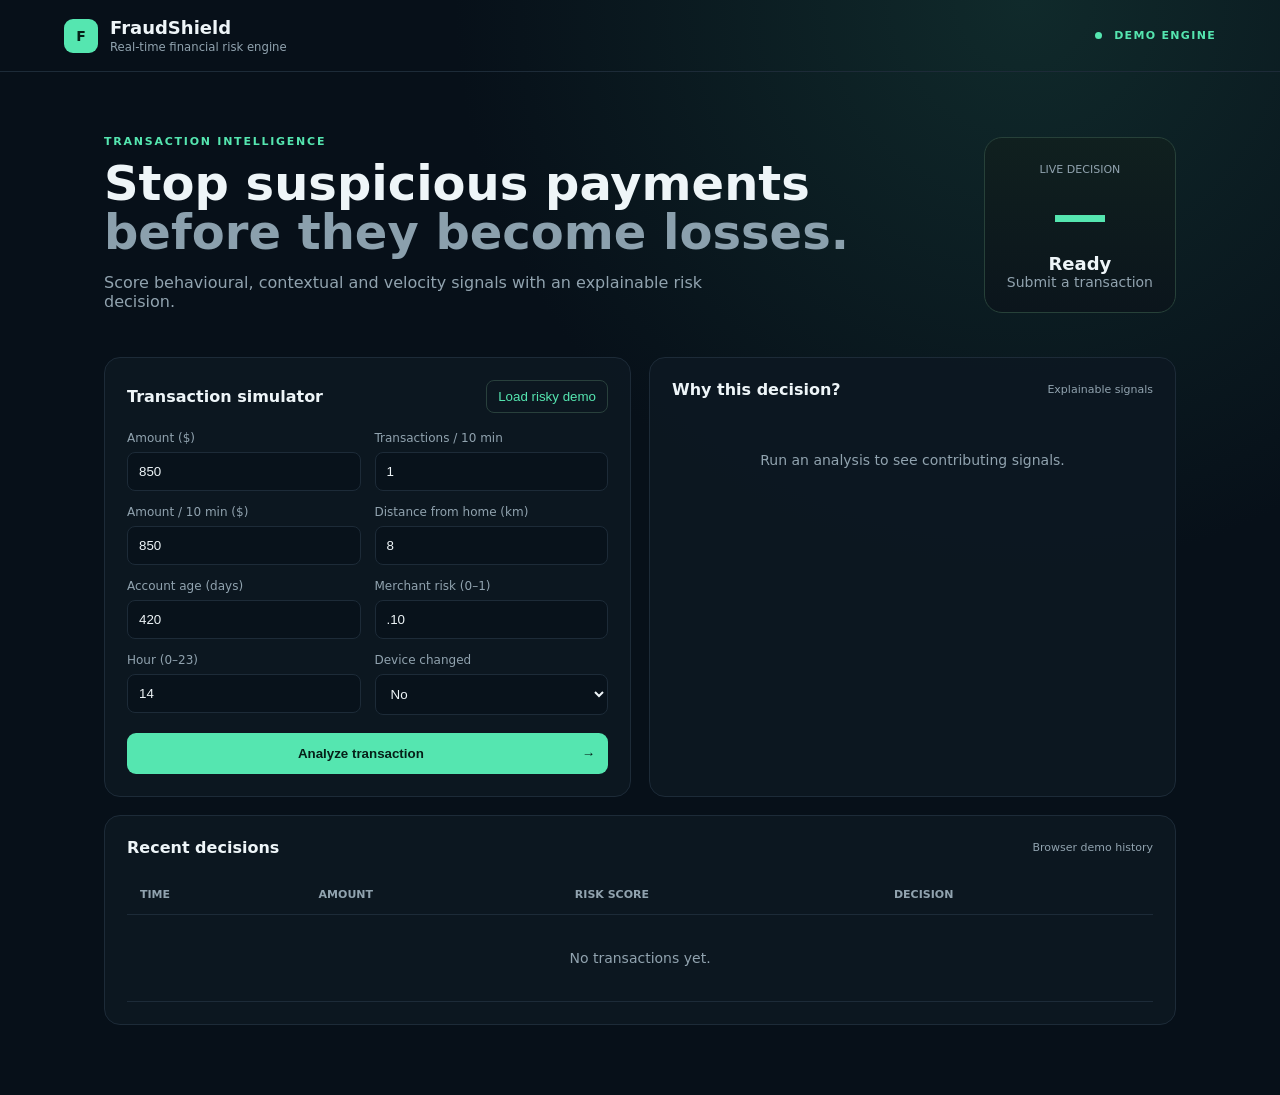
==== index.html @ 9ad86ec2 "feat: add browser demo landing page" ====
<!doctype html><html lang="en"><head><meta charset="utf-8"><meta name="viewport" content="width=device-width,initial-scale=1"><title>FraudShield — Real-Time Fraud Detection</title><link rel="stylesheet" href="static/styles.css"></head><body><header><div class="brand"><span class="logo">F</span><div><b>FraudShield</b><small>Real-time financial risk engine</small></div></div><span class="live"><i></i> DEMO ENGINE</span></header><main><section class="hero"><div><p class="eyebrow">TRANSACTION INTELLIGENCE</p><h1>Stop suspicious payments<br><span>before they become losses.</span></h1><p>Score behavioural, contextual and velocity signals with an explainable risk decision.</p></div><div class="score-card"><small>LIVE DECISION</small><div id="score">—</div><strong id="decision">Ready</strong><span id="risk">Submit a transaction</span></div></section><section class="grid"><div class="panel"><div class="panel-head"><h2>Transaction simulator</h2><button class="demo" onclick="loadDemo()">Load risky demo</button></div><form id="form"><div class="fields"><label>Amount ($)<input name="amount" type="number" value="850" min="1"></label><label>Transactions / 10 min<input name="transactions_last_10m" type="number" value="1" min="0"></label><label>Amount / 10 min ($)<input name="amount_last_10m" type="number" value="850" min="0"></label><label>Distance from home (km)<input name="distance_from_home_km" type="number" value="8" min="0"></label><label>Account age (days)<input name="account_age_days" type="number" value="420" min="1"></label><label>Merchant risk (0–1)<input name="merchant_risk" type="number" value=".10" min="0" max="1" step=".01"></label><label>Hour (0–23)<input name="hour" type="number" value="14" min="0" max="23"></label><label>Device changed<select name="new_device"><option value="false">No</option><option value="true">Yes</option></select></label></div><button class="analyze">Analyze transaction <span>→</span></button></form></div><div class="panel"><div class="panel-head"><h2>Why this decision?</h2><span class="muted">Explainable signals</span></div><div id="reasons" class="reasons"><div class="empty">Run an analysis to see contributing signals.</div></div><div id="bars"></div></div></section><section class="panel events"><div class="panel-head"><h2>Recent decisions</h2><span class="muted">Browser demo history</span></div><div class="table-wrap"><table><thead><tr><th>Time</th><th>Amount</th><th>Risk score</th><th>Decision</th></tr></thead><tbody id="events"><tr><td colspan="4" class="empty">No transactions yet.</td></tr></tbody></table></div></section></main><script src="static/demo.js"></script></body></html>
---- static/styles.css ----
:root{--bg:#071019;--panel:#0d1822;--line:#1d2b38;--text:#eef5f8;--muted:#91a3af;--accent:#55e6b0;--warn:#ffcb69;--danger:#ff6b7a}*{box-sizing:border-box}body{margin:0;background:radial-gradient(circle at 80% 0,#102a2b 0,#071019 38%);color:var(--text);font:14px Inter,system-ui,sans-serif}header{height:72px;border-bottom:1px solid var(--line);display:flex;align-items:center;justify-content:space-between;padding:0 5vw}.brand{display:flex;gap:12px;align-items:center}.brand b{display:block;font-size:18px}.brand small{color:var(--muted)}.logo{width:34px;height:34px;display:grid;place-items:center;background:var(--accent);color:#062018;font-weight:900;border-radius:9px}.live{color:var(--accent);font-size:11px;font-weight:800;letter-spacing:.12em}.live i{display:inline-block;width:7px;height:7px;border-radius:50%;background:var(--accent);margin-right:7px}main{max-width:1200px;margin:auto;padding:52px 5vw}.hero{display:flex;justify-content:space-between;gap:30px;align-items:center;margin-bottom:30px}.eyebrow{color:var(--accent);font-size:11px;font-weight:800;letter-spacing:.16em}.hero h1{font-size:48px;line-height:1.02;margin:10px 0}.hero h1 span{color:#8ba0ad}.hero p:not(.eyebrow){color:var(--muted);max-width:650px;font-size:16px}.score-card{min-width:190px;text-align:center;background:linear-gradient(180deg,#10201f,#0b151c);border:1px solid #274139;border-radius:18px;padding:22px}.score-card small,.muted{color:var(--muted);font-size:11px}.score-card div{font-size:56px;font-weight:800;margin:6px 0;color:var(--accent)}.score-card strong{display:block;font-size:18px}.score-card span{color:var(--muted)}.grid{display:grid;grid-template-columns:1fr 1fr;gap:18px}.panel{background:rgba(13,24,34,.9);border:1px solid var(--line);border-radius:16px;padding:22px;margin-bottom:18px}.panel-head{display:flex;align-items:center;justify-content:space-between;margin-bottom:18px}.panel h2{font-size:16px;margin:0}.demo{background:none;border:1px solid #29403c;color:var(--accent);padding:8px 11px;border-radius:8px;cursor:pointer}.fields{display:grid;grid-template-columns:1fr 1fr;gap:14px}label{color:var(--muted);font-size:12px}input,select{display:block;width:100%;margin-top:7px;background:#08121b;border:1px solid var(--line);color:var(--text);padding:11px;border-radius:8px;outline:none}input:focus,select:focus{border-color:#397b6a}.analyze{width:100%;margin-top:18px;border:0;background:var(--accent);color:#062018;padding:13px;border-radius:9px;font-weight:900;cursor:pointer}.analyze span{float:right}.reasons{min-height:120px}.reason{padding:11px 12px;border-left:3px solid var(--warn);background:#111d25;margin-bottom:8px;color:#d9e3e7;border-radius:0 7px 7px 0}.empty{text-align:center;color:var(--muted);padding:35px 10px}.bar{margin:14px 0}.bar-top{display:flex;justify-content:space-between;color:var(--muted);font-size:12px}.track{height:7px;background:#1a2933;border-radius:10px;margin-top:6px;overflow:hidden}.fill{height:100%;background:var(--accent);border-radius:10px}.events{margin-top:0}.table-wrap{overflow:auto}table{width:100%;border-collapse:collapse}th,td{text-align:left;padding:13px;border-bottom:1px solid var(--line);color:#cbd7dc}th{color:var(--muted);font-size:11px;text-transform:uppercase}.pill{padding:5px 8px;border-radius:20px;font-size:11px;font-weight:800}.ALLOW{background:#12372d;color:var(--accent)}.STEP-UP,.REVIEW{background:#3a3018;color:var(--warn)}.BLOCK{background:#3a1920;color:var(--danger)}@media(max-width:800px){.hero{display:block}.score-card{margin-top:22px}.grid{grid-template-columns:1fr}.hero h1{font-size:38px}}
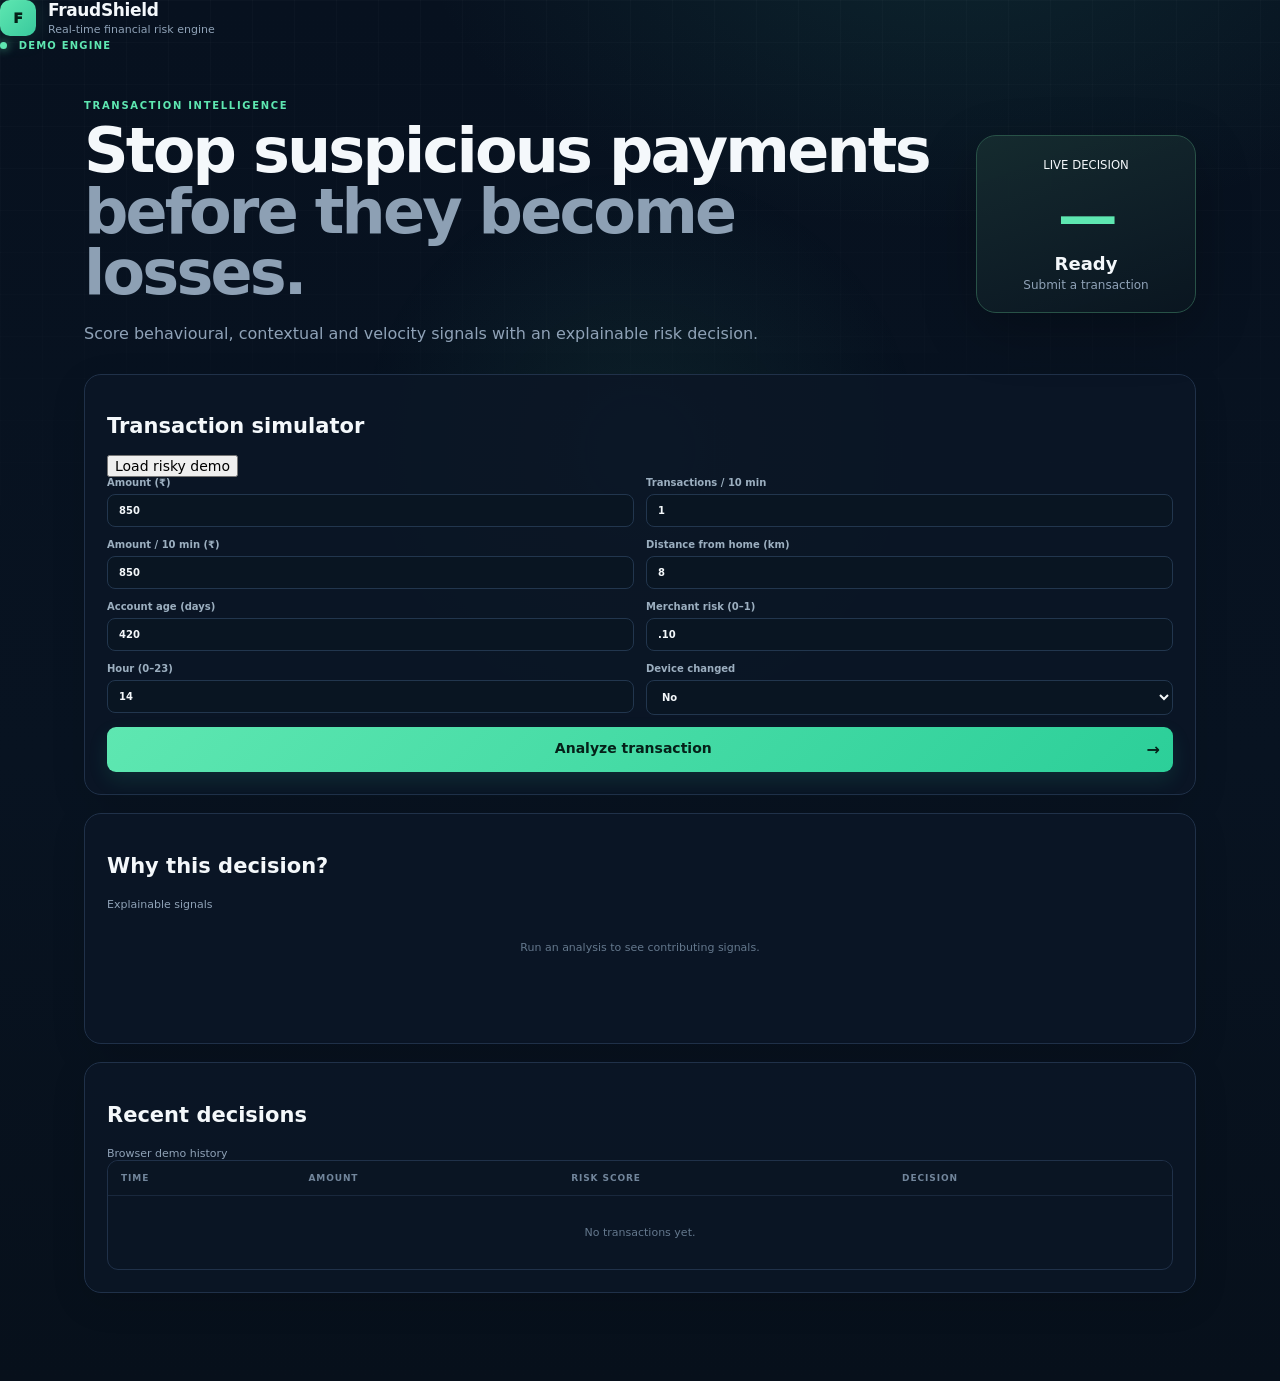
==== commit e2d91dca: "Change transaction currency display from USD to INR" ====
--- a/index.html
+++ b/index.html
@@ -1 +1 @@
-<!doctype html><html lang="en"><head><meta charset="utf-8"><meta name="viewport" content="width=device-width,initial-scale=1"><title>FraudShield — Real-Time Fraud Detection</title><link rel="stylesheet" href="static/styles.css"></head><body><header><div class="brand"><span class="logo">F</span><div><b>FraudShield</b><small>Real-time financial risk engine</small></div></div><span class="live"><i></i> DEMO ENGINE</span></header><main><section class="hero"><div><p class="eyebrow">TRANSACTION INTELLIGENCE</p><h1>Stop suspicious payments<br><span>before they become losses.</span></h1><p>Score behavioural, contextual and velocity signals with an explainable risk decision.</p></div><div class="score-card"><small>LIVE DECISION</small><div id="score">—</div><strong id="decision">Ready</strong><span id="risk">Submit a transaction</span></div></section><section class="grid"><div class="panel"><div class="panel-head"><h2>Transaction simulator</h2><button class="demo" onclick="loadDemo()">Load risky demo</button></div><form id="form"><div class="fields"><label>Amount ($)<input name="amount" type="number" value="850" min="1"></label><label>Transactions / 10 min<input name="transactions_last_10m" type="number" value="1" min="0"></label><label>Amount / 10 min ($)<input name="amount_last_10m" type="number" value="850" min="0"></label><label>Distance from home (km)<input name="distance_from_home_km" type="number" value="8" min="0"></label><label>Account age (days)<input name="account_age_days" type="number" value="420" min="1"></label><label>Merchant risk (0–1)<input name="merchant_risk" type="number" value=".10" min="0" max="1" step=".01"></label><label>Hour (0–23)<input name="hour" type="number" value="14" min="0" max="23"></label><label>Device changed<select name="new_device"><option value="false">No</option><option value="true">Yes</option></select></label></div><button class="analyze">Analyze transaction <span>→</span></button></form></div><div class="panel"><div class="panel-head"><h2>Why this decision?</h2><span class="muted">Explainable signals</span></div><div id="reasons" class="reasons"><div class="empty">Run an analysis to see contributing signals.</div></div><div id="bars"></div></div></section><section class="panel events"><div class="panel-head"><h2>Recent decisions</h2><span class="muted">Browser demo history</span></div><div class="table-wrap"><table><thead><tr><th>Time</th><th>Amount</th><th>Risk score</th><th>Decision</th></tr></thead><tbody id="events"><tr><td colspan="4" class="empty">No transactions yet.</td></tr></tbody></table></div></section></main><script src="static/demo.js"></script></body></html>+<!doctype html><html lang="en"><head><meta charset="utf-8"><meta name="viewport" content="width=device-width,initial-scale=1"><title>FraudShield — Real-Time Fraud Detection</title><link rel="stylesheet" href="static/styles.css"></head><body><header><div class="brand"><span class="logo">F</span><div><b>FraudShield</b><small>Real-time financial risk engine</small></div></div><span class="live"><i></i> DEMO ENGINE</span></header><main><section class="hero"><div><p class="eyebrow">TRANSACTION INTELLIGENCE</p><h1>Stop suspicious payments<br><span>before they become losses.</span></h1><p>Score behavioural, contextual and velocity signals with an explainable risk decision.</p></div><div class="score-card"><small>LIVE DECISION</small><div id="score">—</div><strong id="decision">Ready</strong><span id="risk">Submit a transaction</span></div></section><section class="grid"><div class="panel"><div class="panel-head"><h2>Transaction simulator</h2><button class="demo" onclick="loadDemo()">Load risky demo</button></div><form id="form"><div class="fields"><label>Amount (₹)<input name="amount" type="number" value="850" min="1"></label><label>Transactions / 10 min<input name="transactions_last_10m" type="number" value="1" min="0"></label><label>Amount / 10 min (₹)<input name="amount_last_10m" type="number" value="850" min="0"></label><label>Distance from home (km)<input name="distance_from_home_km" type="number" value="8" min="0"></label><label>Account age (days)<input name="account_age_days" type="number" value="420" min="1"></label><label>Merchant risk (0–1)<input name="merchant_risk" type="number" value=".10" min="0" max="1" step=".01"></label><label>Hour (0–23)<input name="hour" type="number" value="14" min="0" max="23"></label><label>Device changed<select name="new_device"><option value="false">No</option><option value="true">Yes</option></select></label></div><button class="analyze">Analyze transaction <span>→</span></button></form></div><div class="panel"><div class="panel-head"><h2>Why this decision?</h2><span class="muted">Explainable signals</span></div><div id="reasons" class="reasons"><div class="empty">Run an analysis to see contributing signals.</div></div><div id="bars"></div></div></section><section class="panel events"><div class="panel-head"><h2>Recent decisions</h2><span class="muted">Browser demo history</span></div><div class="table-wrap"><table><thead><tr><th>Time</th><th>Amount</th><th>Risk score</th><th>Decision</th></tr></thead><tbody id="events"><tr><td colspan="4" class="empty">No transactions yet.</td></tr></tbody></table></div></section></main><script src="static/demo.js"></script></body></html>
--- a/static/styles.css
+++ b/static/styles.css
@@ -1 +1,24 @@
-:root{--bg:#071019;--panel:#0d1822;--line:#1d2b38;--text:#eef5f8;--muted:#91a3af;--accent:#55e6b0;--warn:#ffcb69;--danger:#ff6b7a}*{box-sizing:border-box}body{margin:0;background:radial-gradient(circle at 80% 0,#102a2b 0,#071019 38%);color:var(--text);font:14px Inter,system-ui,sans-serif}header{height:72px;border-bottom:1px solid var(--line);display:flex;align-items:center;justify-content:space-between;padding:0 5vw}.brand{display:flex;gap:12px;align-items:center}.brand b{display:block;font-size:18px}.brand small{color:var(--muted)}.logo{width:34px;height:34px;display:grid;place-items:center;background:var(--accent);color:#062018;font-weight:900;border-radius:9px}.live{color:var(--accent);font-size:11px;font-weight:800;letter-spacing:.12em}.live i{display:inline-block;width:7px;height:7px;border-radius:50%;background:var(--accent);margin-right:7px}main{max-width:1200px;margin:auto;padding:52px 5vw}.hero{display:flex;justify-content:space-between;gap:30px;align-items:center;margin-bottom:30px}.eyebrow{color:var(--accent);font-size:11px;font-weight:800;letter-spacing:.16em}.hero h1{font-size:48px;line-height:1.02;margin:10px 0}.hero h1 span{color:#8ba0ad}.hero p:not(.eyebrow){color:var(--muted);max-width:650px;font-size:16px}.score-card{min-width:190px;text-align:center;background:linear-gradient(180deg,#10201f,#0b151c);border:1px solid #274139;border-radius:18px;padding:22px}.score-card small,.muted{color:var(--muted);font-size:11px}.score-card div{font-size:56px;font-weight:800;margin:6px 0;color:var(--accent)}.score-card strong{display:block;font-size:18px}.score-card span{color:var(--muted)}.grid{display:grid;grid-template-columns:1fr 1fr;gap:18px}.panel{background:rgba(13,24,34,.9);border:1px solid var(--line);border-radius:16px;padding:22px;margin-bottom:18px}.panel-head{display:flex;align-items:center;justify-content:space-between;margin-bottom:18px}.panel h2{font-size:16px;margin:0}.demo{background:none;border:1px solid #29403c;color:var(--accent);padding:8px 11px;border-radius:8px;cursor:pointer}.fields{display:grid;grid-template-columns:1fr 1fr;gap:14px}label{color:var(--muted);font-size:12px}input,select{display:block;width:100%;margin-top:7px;background:#08121b;border:1px solid var(--line);color:var(--text);padding:11px;border-radius:8px;outline:none}input:focus,select:focus{border-color:#397b6a}.analyze{width:100%;margin-top:18px;border:0;background:var(--accent);color:#062018;padding:13px;border-radius:9px;font-weight:900;cursor:pointer}.analyze span{float:right}.reasons{min-height:120px}.reason{padding:11px 12px;border-left:3px solid var(--warn);background:#111d25;margin-bottom:8px;color:#d9e3e7;border-radius:0 7px 7px 0}.empty{text-align:center;color:var(--muted);padding:35px 10px}.bar{margin:14px 0}.bar-top{display:flex;justify-content:space-between;color:var(--muted);font-size:12px}.track{height:7px;background:#1a2933;border-radius:10px;margin-top:6px;overflow:hidden}.fill{height:100%;background:var(--accent);border-radius:10px}.events{margin-top:0}.table-wrap{overflow:auto}table{width:100%;border-collapse:collapse}th,td{text-align:left;padding:13px;border-bottom:1px solid var(--line);color:#cbd7dc}th{color:var(--muted);font-size:11px;text-transform:uppercase}.pill{padding:5px 8px;border-radius:20px;font-size:11px;font-weight:800}.ALLOW{background:#12372d;color:var(--accent)}.STEP-UP,.REVIEW{background:#3a3018;color:var(--warn)}.BLOCK{background:#3a1920;color:var(--danger)}@media(max-width:800px){.hero{display:block}.score-card{margin-top:22px}.grid{grid-template-columns:1fr}.hero h1{font-size:38px}}
+:root{--bg:#07111f;--panel:#0c1726;--panel2:#101d2e;--line:#203149;--line2:#2b405b;--text:#f4f8fb;--muted:#8fa2b7;--accent:#5ee7b1;--accent2:#2ccf99;--warn:#f5c76b;--danger:#ff7180;--blue:#72a7ff;--shadow:0 18px 55px rgba(0,0,0,.24)}
+*{box-sizing:border-box}
+html{scroll-behavior:smooth}
+body{margin:0;background:radial-gradient(900px 500px at 75% -5%,rgba(40,125,112,.18),transparent 60%),linear-gradient(180deg,#07111f,#081321 55%,#07101b);color:var(--text);font:14px Inter,ui-sans-serif,system-ui,-apple-system,BlinkMacSystemFont,"Segoe UI",sans-serif;min-height:100vh}
+body:before{content:"";position:fixed;inset:0;pointer-events:none;background-image:linear-gradient(rgba(255,255,255,.018) 1px,transparent 1px),linear-gradient(90deg,rgba(255,255,255,.018) 1px,transparent 1px);background-size:42px 42px;mask-image:linear-gradient(to bottom,black,transparent 80%)}
+button,input,select{font:inherit}
+button{transition:.18s ease}
+.topbar{height:74px;border-bottom:1px solid rgba(46,65,88,.7);display:flex;align-items:center;justify-content:space-between;padding:0 max(5vw,24px);background:rgba(6,15,27,.82);backdrop-filter:blur(16px);position:sticky;top:0;z-index:10}
+.brand{display:flex;gap:12px;align-items:center}.brand b{display:block;font-size:17px;letter-spacing:-.02em}.brand small{color:var(--muted);font-size:11px}.logo{width:36px;height:36px;display:grid;place-items:center;background:linear-gradient(135deg,var(--accent),#39c99d);color:#062018;font-weight:950;border-radius:10px;box-shadow:0 0 24px rgba(94,231,177,.16)}
+.top-actions{display:flex;gap:16px;align-items:center}.live{color:var(--accent);font-size:10px;font-weight:850;letter-spacing:.12em}.live i{display:inline-block;width:7px;height:7px;border-radius:50%;background:var(--accent);margin-right:7px;box-shadow:0 0 10px rgba(94,231,177,.8)}.env{border:1px solid var(--line2);border-radius:999px;padding:6px 9px;color:var(--muted);font-size:9px;font-weight:800;letter-spacing:.1em}
+main{max-width:1240px;margin:auto;padding:48px max(5vw,24px) 70px}
+.hero{display:flex;justify-content:space-between;gap:42px;align-items:center;margin-bottom:26px}.hero-copy{max-width:760px}.eyebrow,.section-kicker{color:var(--accent);font-size:10px;font-weight:900;letter-spacing:.17em;margin:0 0 10px}.hero h1{font-size:clamp(40px,5vw,62px);line-height:.98;letter-spacing:-.045em;margin:0 0 18px}.hero h1 span{color:#8da0b4}.hero p:not(.eyebrow){color:var(--muted);font-size:16px;line-height:1.65;max-width:680px;margin:0}.hero-meta{display:flex;gap:16px;flex-wrap:wrap;margin-top:18px;color:#b4c2d0;font-size:11px}
+.score-card{width:220px;flex:none;text-align:center;background:linear-gradient(160deg,rgba(22,44,48,.95),rgba(10,22,33,.98));border:1px solid #285247;border-radius:20px;padding:20px 18px;box-shadow:var(--shadow)}.score-label{font-size:9px;color:var(--muted);font-weight:900;letter-spacing:.14em}.status-dot{display:inline-block;width:6px;height:6px;border-radius:50%;background:var(--accent);margin-right:5px}.score-card div#score{font-size:60px;line-height:1;font-weight:900;letter-spacing:-.06em;margin:14px 0 7px;color:var(--accent)}.score-card strong{display:block;font-size:18px}.score-card span:last-child{display:block;color:var(--muted);margin-top:4px;font-size:12px}
+.overview{display:grid;grid-template-columns:repeat(4,1fr);gap:12px;margin-bottom:18px}.metric{display:flex;gap:12px;align-items:center;background:rgba(12,23,38,.75);border:1px solid var(--line);border-radius:13px;padding:14px 16px}.metric-icon{width:29px;height:29px;display:grid;place-items:center;border:1px solid var(--line2);border-radius:8px;color:var(--accent);font-size:9px;font-weight:900}.metric small{display:block;color:var(--muted);font-size:10px;margin-bottom:3px}.metric strong{font-size:16px}
+.panel{background:rgba(12,23,38,.9);border:1px solid var(--line);border-radius:17px;padding:22px;margin-bottom:18px;box-shadow:0 10px 35px rgba(0,0,0,.12)}.section-heading{display:flex;align-items:center;justify-content:space-between;gap:18px;margin-bottom:20px}.section-heading h2{font-size:16px;margin:0 0 4px;letter-spacing:-.01em}.section-kicker{font-size:9px;margin-bottom:6px}.muted{color:var(--muted);font-size:11px}.secondary{background:#0b1725;border:1px solid var(--line2);color:#cfe0eb;padding:9px 12px;border-radius:9px;cursor:pointer;font-size:11px;font-weight:750;white-space:nowrap}.secondary:hover{border-color:#41607e;background:#102033;color:#fff}
+.upload-panel{overflow:hidden}.dropzone{min-height:130px;border:1px dashed #34506d;border-radius:13px;background:linear-gradient(180deg,rgba(16,31,49,.72),rgba(10,21,34,.72));display:flex;flex-direction:column;align-items:center;justify-content:center;gap:7px;text-align:center;cursor:pointer;transition:.18s ease}.dropzone:hover{border-color:#4f789f;background:#0f2135}.dropzone input{display:none}.upload-icon{width:34px;height:34px;display:grid;place-items:center;border-radius:9px;background:#12352e;color:var(--accent);font-size:19px;font-weight:800}.drop-title{font-weight:800;font-size:13px}.drop-copy{font-size:10px;color:var(--muted)}
+.analyze{width:100%;margin-top:12px;border:0;background:linear-gradient(135deg,var(--accent),var(--accent2));color:#052119;padding:13px;border-radius:9px;font-weight:900;cursor:pointer;box-shadow:0 8px 20px rgba(43,207,153,.12)}.analyze:hover{transform:translateY(-1px);filter:brightness(1.04)}.analyze span{float:right;font-size:16px}
+.dataset-summary{margin:16px 0;padding:11px 13px;background:#0d1b2b;border:1px solid var(--line);border-radius:9px;color:#d9e3eb;min-height:18px;font-size:11px}.table-wrap{overflow:auto;border:1px solid var(--line);border-radius:11px}table{width:100%;border-collapse:collapse;min-width:620px}th,td{text-align:left;padding:12px 13px;border-bottom:1px solid rgba(32,49,73,.7);color:#cbd7e1}tr:last-child td{border-bottom:0}th{color:#72869c;font-size:9px;text-transform:uppercase;letter-spacing:.1em;background:#0a1523}tbody tr:hover{background:rgba(255,255,255,.018)}
+.workspace{display:grid;grid-template-columns:1.05fr .95fr;gap:18px}.workspace .panel{margin-bottom:0}.subheading{font-size:10px;text-transform:uppercase;letter-spacing:.1em;color:#647c94;font-weight:900;border-top:1px solid var(--line);padding-top:16px;margin:16px 0 10px}.subheading:first-child{border-top:0;padding-top:0;margin-top:0}.fields{display:grid;grid-template-columns:1fr 1fr;gap:12px}label{color:#9cafc0;font-size:10px;font-weight:650}input,select{display:block;width:100%;margin-top:6px;background:#091522;border:1px solid #22364e;color:var(--text);padding:10px 11px;border-radius:8px;outline:none;transition:.15s}input:focus,select:focus{border-color:#4b8c79;box-shadow:0 0 0 3px rgba(94,231,177,.06)}select{cursor:pointer}.reasons{min-height:110px}.reason{padding:11px 12px;border-left:3px solid var(--warn);background:#0f1c2b;margin-bottom:8px;color:#d7e1e8;border-radius:0 8px 8px 0;font-size:11px;line-height:1.45}.signal-title{font-size:10px;text-transform:uppercase;letter-spacing:.1em;color:#647c94;font-weight:900;margin:20px 0 4px}.bar{margin:12px 0}.bar-top{display:flex;justify-content:space-between;color:#9aabba;font-size:10px}.track{height:6px;background:#1a2a3d;border-radius:10px;margin-top:6px;overflow:hidden}.fill{height:100%;background:linear-gradient(90deg,#36c995,var(--accent));border-radius:10px}.evidence{margin-top:13px}.evidence-card{background:#0d1a29;border:1px solid var(--line);border-radius:10px;padding:12px;color:#cbd7e1;font-size:11px}.empty{text-align:center;color:#64788d;padding:30px 10px;font-size:11px}.events{margin-top:18px}.compact{font-size:9px}
+.pill{padding:5px 8px;border-radius:20px;font-size:9px;font-weight:900;letter-spacing:.04em}.ALLOW{background:#12372d;color:var(--accent)}.STEP-UP,.REVIEW{background:#3a3018;color:var(--warn)}.BLOCK{background:#3a1920;color:var(--danger)}
+@media(max-width:900px){.hero{align-items:stretch}.workspace{grid-template-columns:1fr}.workspace .panel{margin-bottom:18px}.overview{grid-template-columns:1fr 1fr}}
+@media(max-width:650px){.topbar{padding:0 16px}.env{display:none}main{padding:30px 16px 50px}.hero{display:block}.score-card{width:100%;margin-top:22px}.hero h1{font-size:42px}.overview{grid-template-columns:1fr 1fr}.section-heading{align-items:flex-start}.fields{grid-template-columns:1fr}.secondary{padding:8px}.metric{padding:12px}.hero-meta{gap:9px}}
+
+:root{--layout-max:1240px;--cursor-x:50%;--cursor-y:50%}body{overflow-x:hidden}body:after{content:"";position:fixed;inset:0;pointer-events:none;background:radial-gradient(420px circle at var(--cursor-x) var(--cursor-y),rgba(94,231,177,.07),transparent 68%);z-index:0}main{position:relative;z-index:1;max-width:var(--layout-max);transition:max-width .55s cubic-bezier(.2,.7,.2,1)}.layout-bar{position:sticky;top:86px;z-index:8;display:flex;align-items:center;gap:18px;padding:10px 12px;margin:-22px 0 24px;background:rgba(8,19,33,.78);border:1px solid rgba(55,78,103,.7);border-radius:14px;backdrop-filter:blur(18px);box-shadow:0 12px 35px rgba(0,0,0,.16)}.layout-bar>div:first-child{margin-right:auto}.layout-kicker{display:block;color:var(--accent);font-size:8px;font-weight:900;letter-spacing:.16em}.layout-bar strong{font-size:12px}.layout-switcher{display:flex;gap:4px;background:#071321;border:1px solid var(--line);padding:4px;border-radius:10px}.layout-btn{border:0;background:transparent;color:#7890a7;padding:7px 10px;border-radius:7px;font-size:10px;font-weight:800;cursor:pointer}.layout-btn:hover{color:#dce9f1}.layout-btn.active{background:#173329;color:var(--accent);box-shadow:inset 0 0 0 1px rgba(94,231,177,.18)}.cursor-hint{font-size:9px;color:#637990;white-space:nowrap}.interactive-card{--mx:0px;--my:0px;transform:translate3d(var(--mx),var(--my),0);transition:transform .22s ease,box-shadow .3s ease,border-color .3s ease;will-change:transform}.interactive-card:hover{border-color:#31506b;box-shadow:0 20px 55px rgba(0,0,0,.2),0 0 0 1px rgba(94,231,177,.035)}[data-layout="focus"]{--layout-max:1080px}[data-layout="focus"] .workspace{grid-template-columns:.85fr 1.15fr}[data-layout="wide"]{--layout-max:1450px}[data-layout="wide"] .workspace{grid-template-columns:1fr 1fr}[data-layout="compact"]{--layout-max:1080px}[data-layout="compact"] .panel{padding:16px;border-radius:13px}[data-layout="compact"] .workspace{grid-template-columns:1fr 1fr;gap:12px}@media(max-width:900px){.layout-bar{top:78px;flex-wrap:wrap}.cursor-hint{display:none}.layout-bar>div:first-child{width:100%}.layout-switcher{width:100%}.layout-btn{flex:1}.interactive-card{transform:none!important}}@media(prefers-reduced-motion:reduce){.interactive-card{transform:none!important;transition:none}main{transition:none}}
